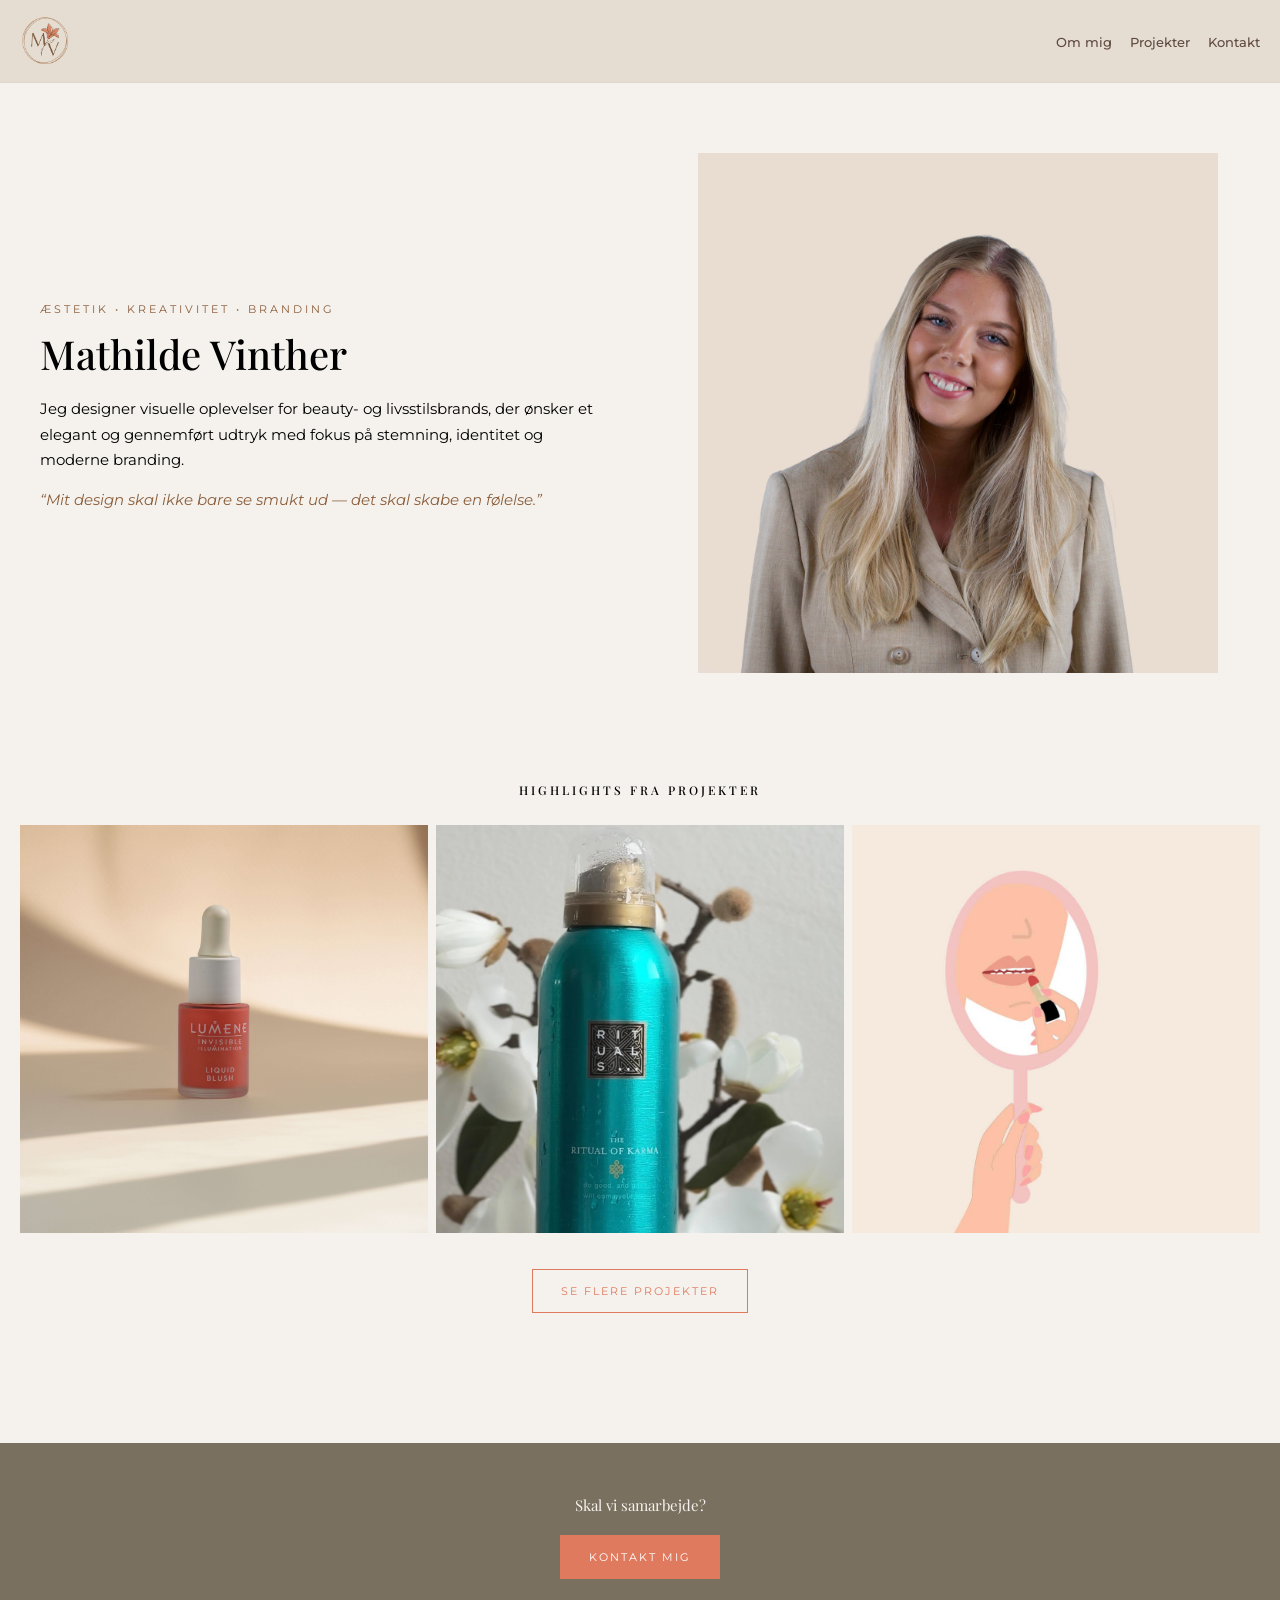
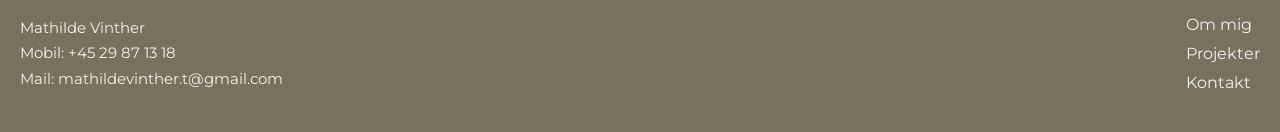
==== index.html @ cf02bf0b "Update index.html" ====
<!DOCTYPE html>
<html lang="da">

<head>

  <!-- META -->
  <meta charset="UTF-8">
  <meta name="viewport" content="width=device-width, initial-scale=1.0">

  <!-- TITLE -->
  <title>Mathilde Vinther</title>

  <!-- GOOGLE FONTS -->
  <link rel="preconnect" href="https://fonts.googleapis.com">
  <link rel="preconnect" href="https://fonts.gstatic.com" crossorigin>

  <link href="https://fonts.googleapis.com/css2?family=Montserrat:wght@300;400;500&family=Playfair+Display:wght@400;500;600&display=swap" rel="stylesheet">

  <!-- CSS -->
  <link rel="stylesheet" href="style.css">

</head>

<body>

  <!-- NAVIGATION -->

  <nav>

    <a href="index.html" class="nav-logo">
      <img src="logo-MV.png" alt="Mathilde Vinther logo">
    </a>

    <ul class="nav-links">

      <li>
        <a href="om-mig.html">Om mig</a>
      </li>

      <li>
        <a href="projekter.html">Projekter</a>
      </li>

      <li>
        <a href="kontakt.html">Kontakt</a>
      </li>

    </ul>

  </nav>

  <!-- HERO -->

  <section class="hero">

    <div class="hero-tekst">

      <p class="tagline">
        Æstetik • kreativitet • branding
      </p>

      <h1>
        Mathilde Vinther
      </h1>

      <p>
        Jeg designer visuelle oplevelser for beauty-
        og livsstilsbrands, der ønsker et elegant og
        gennemført udtryk med fokus på stemning,
        identitet og moderne branding.
      </p>

      <p class="citat">
        “Mit design skal ikke bare se smukt ud —
        det skal skabe en følelse.”
      </p>

    </div>

    <div class="hero-billede">

      <img src="Mig+baggrund.jpg" alt="Mathilde Vinther">

    </div>

  </section>

  <!-- HIGHLIGHTS -->

  <section class="projekter">

    <h2>
      Highlights fra projekter
    </h2>

    <div class="highlights-grid">

    <a href="projekt4.html" class="highlights-billede">
  <img src="blush3.jpg" alt="Produktbillede projekt">
    </a>

      <div class="highlights-billede">
        <img src="videothumb.jpg" alt="Videoprojekt">
      </div>

      <div class="highlights-billede">
        <img src="animationthumb.jpg" alt="Animationsprojekt">
      </div>

    </div>

    <div class="se-flere-wrapper">

      <a href="projekter.html" class="se-flere">
        Se flere projekter
      </a>

    </div>

  </section>

  <!-- FOOTER -->

  <footer>

    <div class="footer-cta">

      <p>
        Skal vi samarbejde?
      </p>

      <a href="kontakt.html" class="kontakt-knap">
        Kontakt mig
      </a>

    </div>

    <div class="footer-bund">

      <div class="footer-info">

        <p>Mathilde Vinther</p>
        <p>Mobil: +45 29 87 13 18</p>
        <p>Mail: mathildevinther.t@gmail.com</p>

      </div>

      <ul class="footer-links">

        <li>
          <a href="om-mig.html">Om mig</a>
        </li>

        <li>
          <a href="projekter.html">Projekter</a>
        </li>

        <li>
          <a href="kontakt.html">Kontakt</a>
        </li>

      </ul>

    </div>

  </footer>

</body>

</html>
---- style.css ----
/* -----------------------------
   FARVER
----------------------------- */

:root {
  --Stone: #f5f2ed;
  --Cocoa: #8B5E3C;
  --Dark-brown: #5E4A3E;
  --Dusty-coral: #E07A5F;
  --Sand: #E6DDD2;
  --Cocoa-Clay: #7a7060;
}


/* -----------------------------
   RESET
----------------------------- */

* {
  margin: 0;
  padding: 0;
  box-sizing: border-box;
}


/* -----------------------------
   GENERELT
----------------------------- */

html {
  scroll-behavior: smooth;
}

body {
  background-color: var(--Stone);
  font-family: 'Montserrat', sans-serif;
  color: var(--mork);
  overflow-x: hidden;
}

img,
video {
  width: 100%;
  height: auto;
  display: block;
}

section,
main {
  width: 100%;
}

a {
  text-decoration: none;
}

ul {
  list-style: none;
}


/* -----------------------------
   TYPOGRAFI
----------------------------- */

h1,
h2,
h3 {
  font-family: 'Playfair Display', serif;
  font-weight: 500;
}

h1 {
  font-size: 40px;
  line-height: 1.1;
}

h2 {
  font-size: 30px;
  line-height: 1.2;
}

p {
  font-size: 15px;
  line-height: 1.7;
}

.tagline {
  font-size: 11px;
  letter-spacing: 3px;
  text-transform: uppercase;
  color: var(--Cocoa);
  margin-bottom: 12px;
}

.citat {
  font-style: italic;
  color: var(--Cocoa);
}


/* -----------------------------
   NAVIGATION
----------------------------- */

nav {
  background-color: var(--Sand);
  border-bottom: 1px solid #ddd6cd;

  display: flex;
  flex-direction: column;
  align-items: center;
  gap: 16px;

  padding: 16px 20px;
}

.nav-logo img {
  height: 50px;
  width: auto;
}

.nav-links {
  display: flex;
  gap: 18px;
  flex-wrap: wrap;
  justify-content: center;
}

.nav-links a {
  color: var(--Dark-brown);
  font-size: 13px;
  font-weight: 500;
  transition: 0.3s ease;
}

.nav-links a:hover {
  color: var(--Dusty-coral);
}


/* -----------------------------
   HERO
----------------------------- */

.hero {
  max-width: 1400px;
  margin: 0 auto;

  padding: 60px 20px;

  display: grid;
  grid-template-columns: 1fr;
  gap: 40px;

  align-items: center;
}

.hero-tekst {
  max-width: 580px;
}

.hero-tekst h1 {
  margin-bottom: 20px;
}

.hero-tekst p {
  margin-bottom: 14px;
}

.hero-billede {
  display: flex;
  justify-content: center;

  order: -1;
}

.hero-billede img {
  width: 100%;
  max-width: 520px;
}


/* -----------------------------
   HIGHLIGHTS
----------------------------- */

.projekter {
  padding: 40px 20px 70px;
}

.projekter h2 {
  text-align: center;

  font-size: 12px;

  letter-spacing: 3px;
  text-transform: uppercase;

  margin-bottom: 28px;
}

.highlights-grid {
  max-width: 1400px;
  margin: 0 auto;

  display: grid;
  grid-template-columns: repeat(3, 1fr);

  gap: 8px;
}

.highlights-billede {
  overflow: hidden;
}

.highlights-billede img {
  width: 100%;
  aspect-ratio: 1 / 1;

  object-fit: cover;

  transition: 0.3s ease;
}

.highlights-billede:hover img {
  transform: scale(1.03);
}


/* -----------------------------
   KNAPPER
----------------------------- */

.se-flere-wrapper,
.tilbage-wrapper {
  text-align: center;
  margin-top: 36px;
}

.se-flere,
.kontakt-knap,
.kontakt-btn,
.tilbage-link {
  display: inline-block;

  padding: 14px 28px;

  border: 1px solid var(--Dusty-coral);

  background-color: transparent;
  color: var(--Dusty-coral);

  font-size: 11px;
  letter-spacing: 2px;
  text-transform: uppercase;

  transition: 0.3s ease;
}

.se-flere:hover,
.tilbage-link:hover {
  background-color: var(--Dusty-coral);
  color: white;
}

.kontakt-knap,
.kontakt-btn {
  background-color: var(--Dusty-coral);
  color: white;
}

.kontakt-knap:hover,
.kontakt-btn:hover {
  opacity: 0.85;
}


/* -----------------------------
   OM MIG
----------------------------- */

.om-mig {
  max-width: 1400px;
  margin: 0 auto;

  padding: 60px 20px 90px;
}

.om-grid {
  display: grid;
  gap: 50px;
}

.om-tekst {
  width: 100%;
}

.om-tekst h1 {
  margin-bottom: 20px;
}

.om-tekst p {
  margin-bottom: 14px;
}

.om-billeder {
  width: 100%;
  max-width: 1000px;

  margin: 40px auto 0;

  display: grid;
  grid-template-columns: 1fr 1fr;

  gap: 14px;
}

.om-billede {
  width: 100%;

  aspect-ratio: 4 / 5;

  object-fit: cover;
}


/* -----------------------------
   VÆRKTØJSKASSE
----------------------------- */

.vaerktoejskasse {
  max-width: 1400px;
  margin: 0 auto;

  padding: 0 20px 80px;
}

.vaerktoejskasse h2 {
  text-align: center;
  margin-bottom: 50px;
}

.tool-grid {
  display: grid;
  grid-template-columns: repeat(3, 1fr);

  gap: 30px;

  justify-items: center;
}

.tool-kort img {
  width: 58px;
  height: 58px;

  object-fit: contain;

  transition: 0.3s ease;
}

.tool-kort img:hover {
  transform: translateY(-5px);
}


/* -----------------------------
   PROJEKTER SIDE
----------------------------- */

.projekter-side {
  max-width: 1400px;
  margin: 0 auto;

  padding: 60px 20px 90px;
}

.projekter-intro {
  max-width: 580px;
  margin-bottom: 50px;
}

.projekter-intro h1 {
  margin-bottom: 20px;
}

.projekter-intro p {
  margin-bottom: 14px;
}

.projekt-grid {
  display: grid;
  grid-template-columns: 1fr;

  gap: 40px 24px;
}

.projekt-kort {
  display: flex;
  flex-direction: column;
}

.projekt-kort img {
  width: 100%;
  aspect-ratio: 1 / 1;

  object-fit: cover;

  margin-bottom: 18px;

  transition: 0.3s ease;
}

.projekt-indhold {
  display: flex;
  flex-direction: column;
  gap: 10px;
}

.projekt-kort h2 {
  font-size: 18px;
  line-height: 1.3;
  font-weight: 500;
}

.projekt-kort p {
  margin-bottom: 6px;
}

.projekt-link {
  color: var(--Dusty-coral);

  font-size: 11px;
  letter-spacing: 2px;
  text-transform: uppercase;
}


/* -----------------------------
   PROJEKT DETALJE SIDE
----------------------------- */

.projekt-side {
  max-width: 1400px;
  margin: 0 auto;

  padding: 40px 20px 50px;
}

.projekt-intro {
  width: 100%;
  max-width: 1100px;

  margin: 0 auto 65px;
}

.projekt-kategori {
  font-size: 13px;
  letter-spacing: 3px;
  text-transform: uppercase;

  color: var(--Cocoa);

  margin-bottom: 12px;
}

.projekt-intro h1 {
  font-size: 56px;
  margin-bottom: 18px;
}

.projekt-beskrivelse {
  max-width: 900px;

  font-size: 16px;
  line-height: 1.9;
}

.video-overskrift {
  text-align: center;
  margin-bottom: 6px;
}

.video-overskrift h2 {
  font-size: 20px;
  font-family: 'Playfair Display', serif;
  font-weight: 500;
  line-height: 1.1;

  margin: 0;
}

.projekt-video {
  width: 100%;
  max-width: 1100px;

  margin: 0 auto 50px;
}

.projekt-video video {
  width: 100%;
  max-width: 900px;

  margin: 0 auto;
  
}

.projekt-video img {
  width: 100%;
}

video.rituals-video {
  width: 100%;
  max-width: 260px;

  margin: 0 auto;
}

.projekt-tekst {
  width: 100%;
  max-width: 1100px;

  margin: 0 auto 70px;
}

.projekt-tekst h2 {
  font-size: 34px;
  margin-bottom: 18px;
}

.projekt-tekst p {
  font-size: 16px;
  line-height: 1.9;

  margin-bottom: 22px;
}

.projekt-info {
  width: 100%;
  max-width: 1100px;

  margin: 0 auto 60px;

  display: grid;
  grid-template-columns: 1fr;

  gap: 30px;
}

.info-boks {
  padding-top: 16px;
  border-top: 1px solid #d8d1c8;
}

.info-boks h2 {
  font-size: 22px;
  margin-bottom: 8px;
}

.projekt-billede-wrapper h2 {
  font-size: 16px;
  font-family: 'Playfair Display', serif;
  font-weight: 500;
  line-height: 1.1;

  margin-bottom: 8px;
}
.projekt-billede-wrapper img {
  max-width: 520px;
}

.projekt-billede-wrapper {
  justify-items: center;
}

.video-overskrift h2 {
  font-size: 16px;
  font-family: Playfair Display, serif;
}

.beauty-grid {
  width: 100%;
  max-width: 1100px;

  margin: 0 auto 60px;

  display: grid;
  grid-template-columns: 1fr;

  gap: 18px;
}

.beauty-billede {
  aspect-ratio: 1 / 1;
  overflow: hidden;
}

.beauty-billede img {
  width: 100%;
  height: 100%;

  object-fit: cover;
  display: block;
}


/* -----------------------------
   KONTAKT
----------------------------- */

.kontakt-side {
  max-width: 1400px;
  margin: 0 auto;

  padding: 60px 20px 80px;

  display: grid;
  grid-template-columns: 1fr;
  gap: 60px;

  align-items: center;
}

.kontakt-tekst {
  max-width: 580px;
}

.kontakt-tekst h1 {
  margin-bottom: 20px;
}

.kontakt-tekst p {
  margin-bottom: 14px;
}

.kontakt-knapper {
  display: flex;
  flex-wrap: wrap;
  gap: 12px;

  margin-top: 24px;
}

.kontakt-billede {
  display: flex;
  justify-content: center;
}

.kontakt-billede img {
  width: 100%;
  max-width: 420px;
}


/* -----------------------------
   FOOTER
----------------------------- */

footer {
  margin-top: 60px;

  background-color: var(--Cocoa-Clay);
  color: #f5f2ed;

  padding: 50px 20px 30px;
}

.footer-cta {
  text-align: center;
  margin-bottom: 36px;
}

.footer-cta p {
  margin-bottom: 16px;

  font-size: 15px;
  font-family: 'Playfair Display', serif;
}

.footer-bund {
  max-width: 1400px;
  margin: 0 auto;

  display: flex;
  flex-direction: column;
  gap: 28px;

  text-align: center;
}

.footer-links li {
  margin-bottom: 10px;
}

.footer-links a {
  color: #f5f2ed;
}


/* -----------------------------
   TABLET
----------------------------- */

@media (min-width: 768px) {

  nav {
    flex-direction: row;
    justify-content: space-between;
  }

  .hero,
  .kontakt-side {
    grid-template-columns: 1fr 1fr;

    gap: 70px;

    align-items: center;
  }

  .hero {
    padding: 70px 40px;
  }

  .hero-billede {
    order: 0;
  }

  .om-mig,
  .projekter-side,
  .kontakt-side,
  .vaerktoejskasse,
  .projekt-side {
    padding-left: 40px;
    padding-right: 40px;
  }

  .highlights-grid {
    grid-template-columns: repeat(3, 1fr);
  }


  .om-billeder {
    grid-template-columns: 1fr 1fr;
  }

  .projekt-grid {
    grid-template-columns: repeat(2, 1fr);
  }

  .projekt-info,
  .projekt-billede-wrapper,
  .beauty-grid {
    grid-template-columns: 1fr 1fr;
  }

  .tool-grid {
    grid-template-columns: repeat(6, 1fr);
    gap: 40px;
  }

  .footer-bund {
    flex-direction: row;
    justify-content: space-between;

    text-align: left;
  }

}


/* -----------------------------
   DESKTOP
----------------------------- */

@media (min-width: 1100px) {

  .projekt-grid {
    grid-template-columns: repeat(3, 1fr);
  }

}
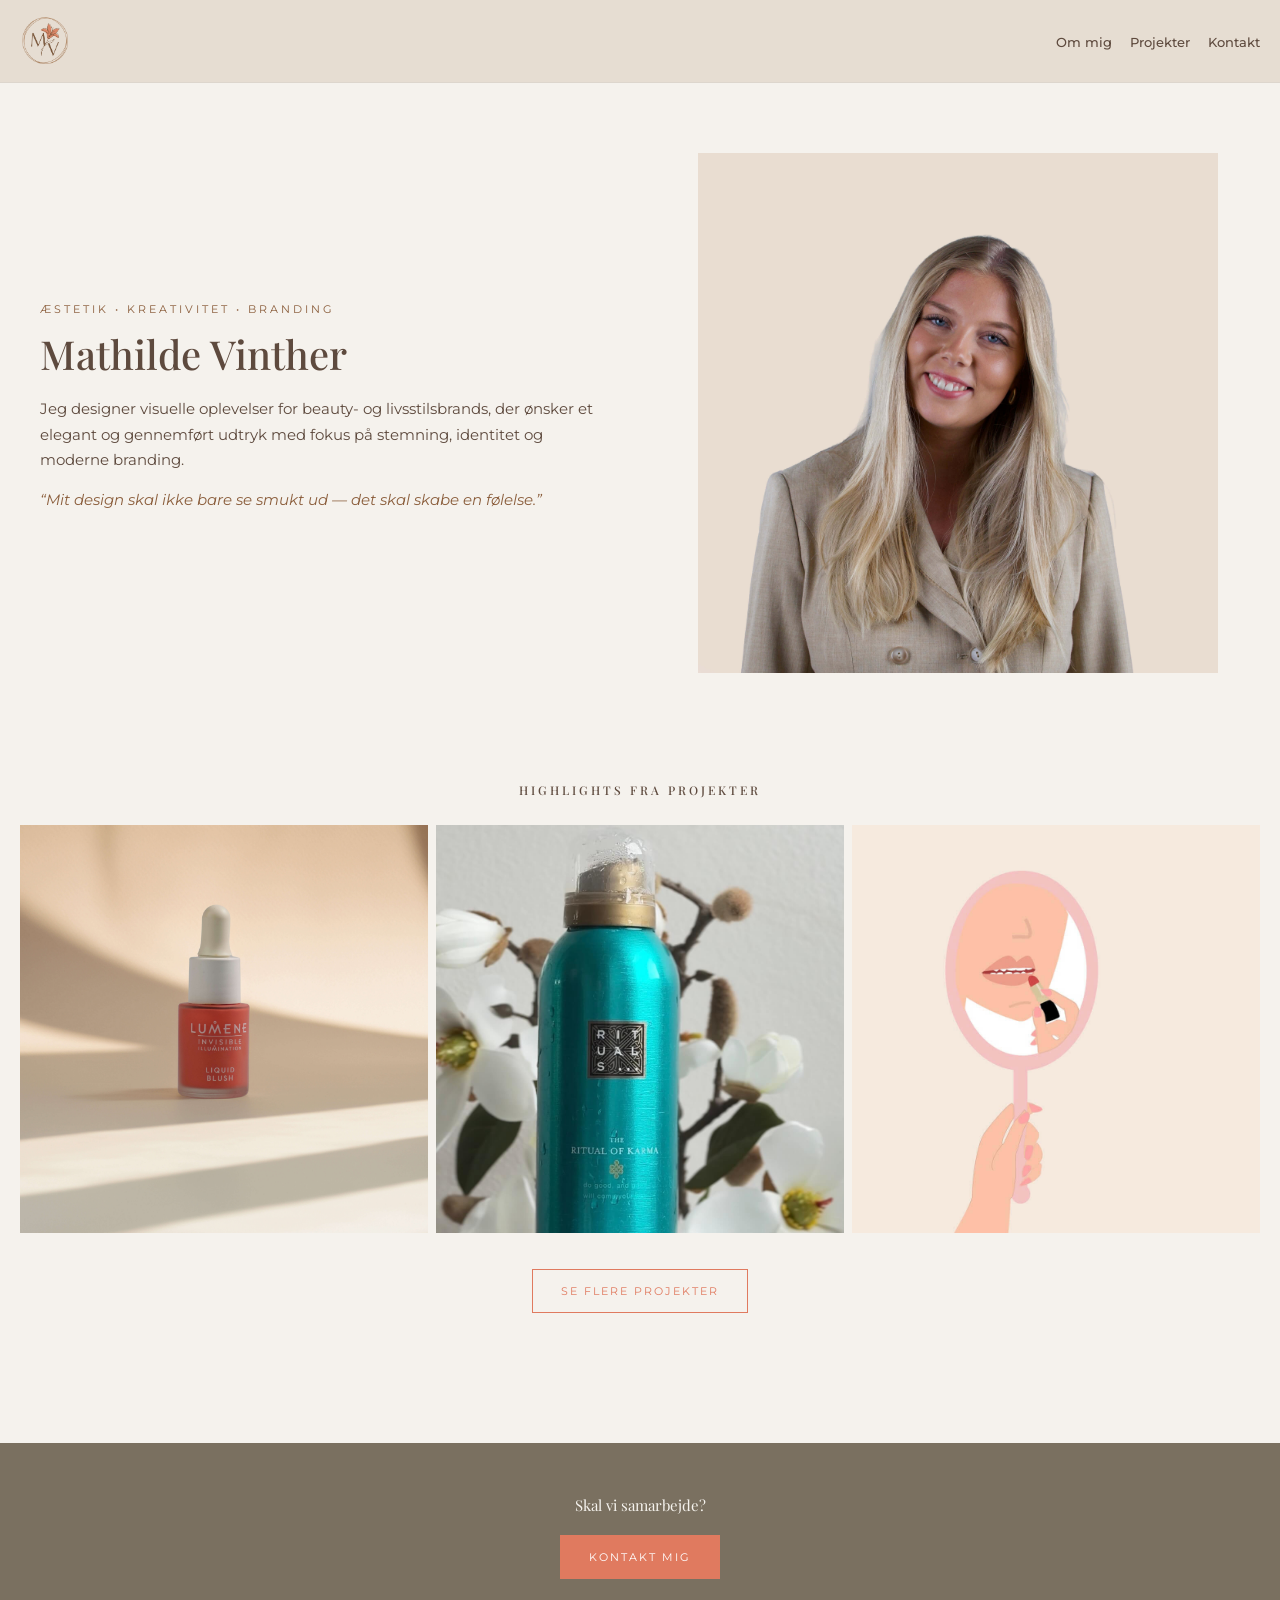
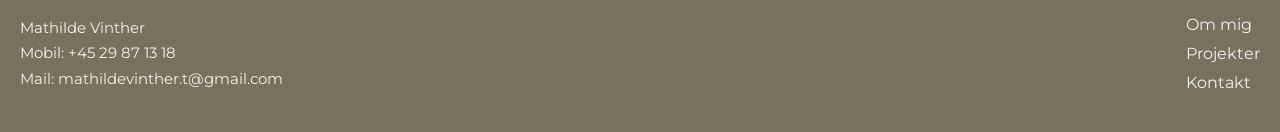
==== commit e40e2444: "Update index.html" ====
--- a/index.html
+++ b/index.html
@@ -95,9 +95,9 @@
 
     <div class="highlights-grid">
 
-    <a href="projekt4.html" class="highlights-billede">
-  <img src="blush3.jpg" alt="Produktbillede projekt">
-    </a>
+   <div class="highlights-billede">
+        <img src="blush3.jpg" alt="Videoprojekt">
+      </div>
 
       <div class="highlights-billede">
         <img src="videothumb.jpg" alt="Videoprojekt">
--- a/style.css
+++ b/style.css
@@ -34,7 +34,7 @@
 body {
   background-color: var(--Stone);
   font-family: 'Montserrat', sans-serif;
-  color: var(--mork);
+  color: var(--Dark-brown);
   overflow-x: hidden;
 }
 
@@ -171,7 +171,6 @@
 .hero-billede {
   display: flex;
   justify-content: center;
-
   order: -1;
 }
 
@@ -318,9 +317,7 @@
 
 .om-billede {
   width: 100%;
-
   aspect-ratio: 4 / 5;
-
   object-fit: cover;
 }
 
@@ -380,7 +377,10 @@
   margin-bottom: 50px;
 }
 
+/* MOBILE FIRST */
 .projekter-intro h1 {
+  font-size: 42px;
+  line-height: 1.1;
   margin-bottom: 20px;
 }
 
@@ -464,8 +464,10 @@
   margin-bottom: 12px;
 }
 
+/* MOBILE FIRST */
 .projekt-intro h1 {
-  font-size: 56px;
+  font-size: 42px;
+  line-height: 1.1;
   margin-bottom: 18px;
 }
 
@@ -502,7 +504,6 @@
   max-width: 900px;
 
   margin: 0 auto;
-  
 }
 
 .projekt-video img {
@@ -511,8 +512,7 @@
 
 video.rituals-video {
   width: 100%;
-  max-width: 260px;
-
+  max-width: 340px;
   margin: 0 auto;
 }
 
@@ -520,7 +520,7 @@
   width: 100%;
   max-width: 1100px;
 
-  margin: 0 auto 70px;
+  margin: 80px auto 70px;
 }
 
 .projekt-tekst h2 {
@@ -565,6 +565,7 @@
 
   margin-bottom: 8px;
 }
+
 .projekt-billede-wrapper img {
   max-width: 520px;
 }
@@ -702,6 +703,11 @@
 ----------------------------- */
 
 @media (min-width: 768px) {
+
+  .projekter-intro h1,
+  .projekt-intro h1 {
+    font-size: 56px;
+  }
 
   nav {
     flex-direction: row;
@@ -738,7 +744,6 @@
     grid-template-columns: repeat(3, 1fr);
   }
 
-
   .om-billeder {
     grid-template-columns: 1fr 1fr;
   }
@@ -767,7 +772,6 @@
 
 }
 
-
 /* -----------------------------
    DESKTOP
 ----------------------------- */
@@ -778,4 +782,4 @@
     grid-template-columns: repeat(3, 1fr);
   }
 
-}+}
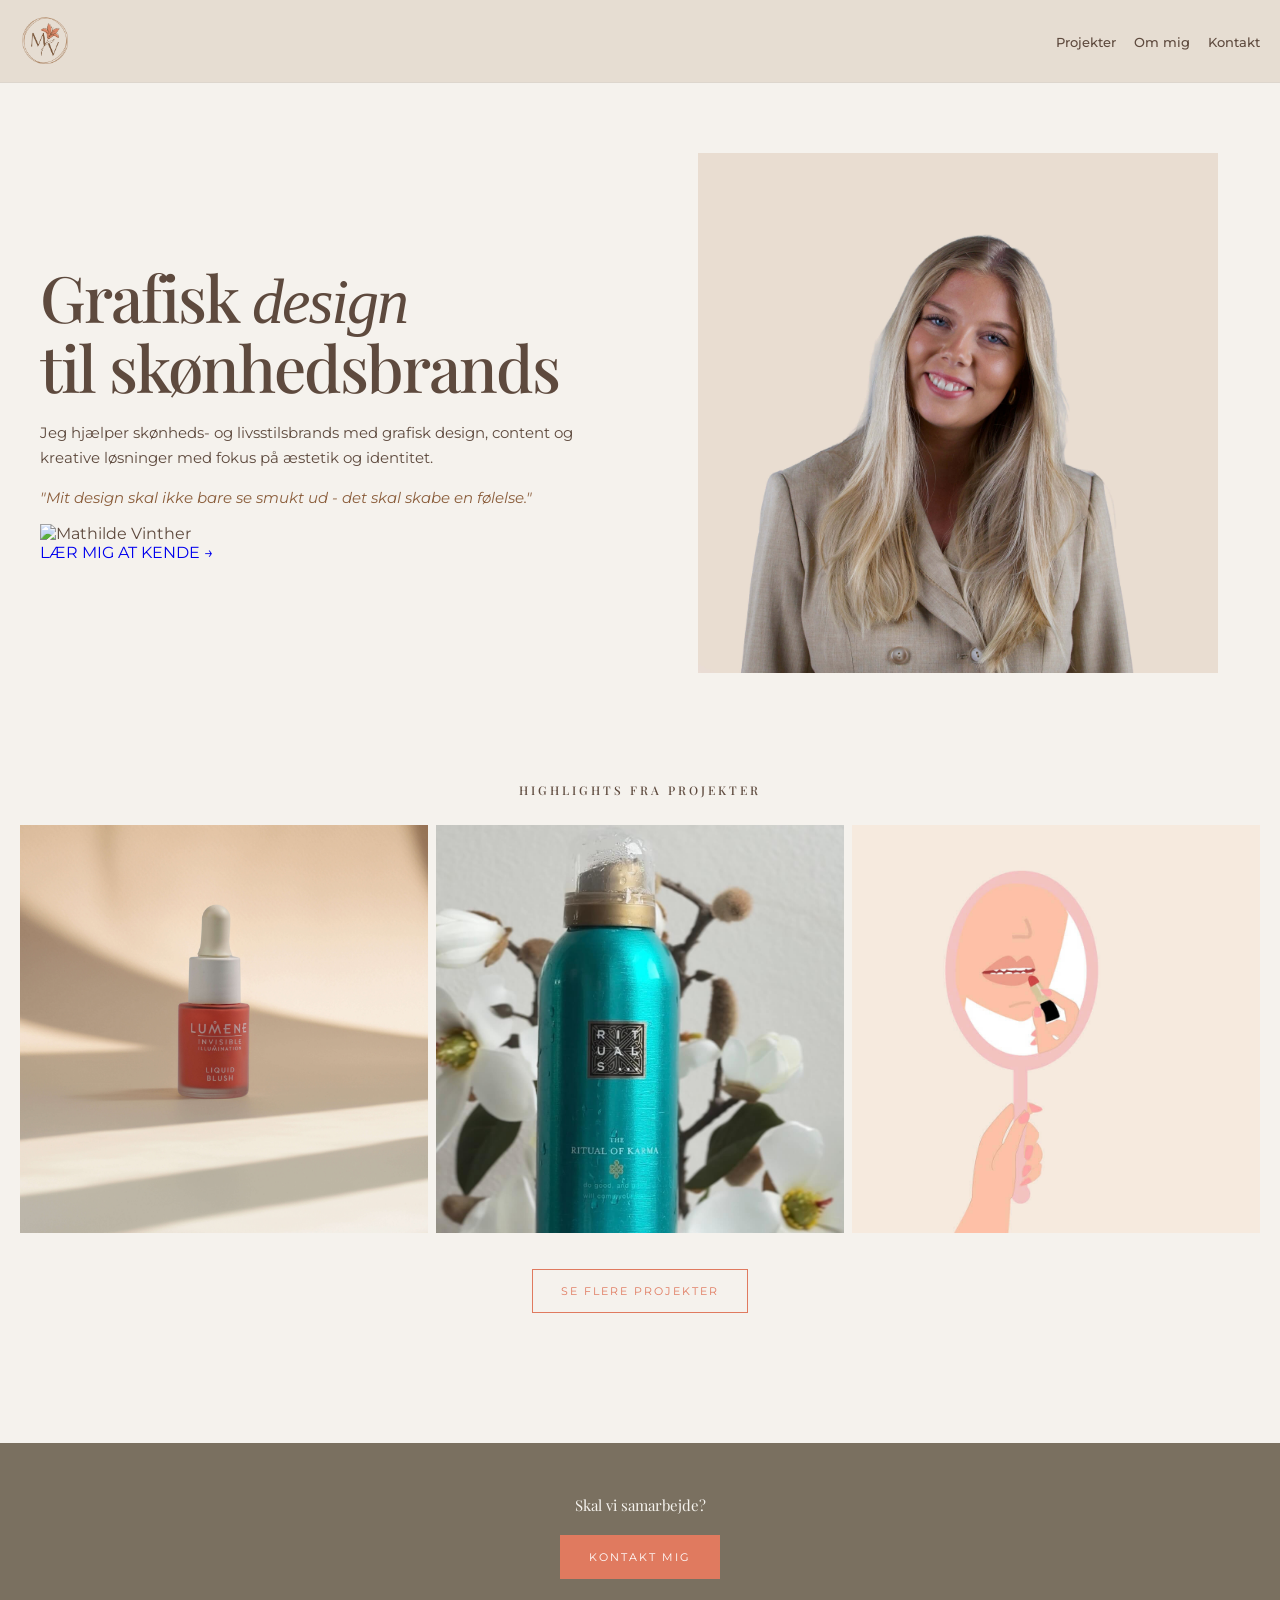
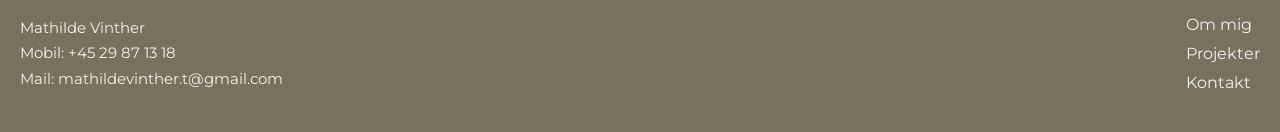
==== commit b3dc003e: "Update index.html" ====
--- a/index.html
+++ b/index.html
@@ -2,19 +2,15 @@
 <html lang="da">
 
 <head>
-
-  <!-- META -->
   <meta charset="UTF-8">
   <meta name="viewport" content="width=device-width, initial-scale=1.0">
-
-  <!-- TITLE -->
   <title>Mathilde Vinther</title>
 
   <!-- GOOGLE FONTS -->
   <link rel="preconnect" href="https://fonts.googleapis.com">
   <link rel="preconnect" href="https://fonts.gstatic.com" crossorigin>
 
-  <link href="https://fonts.googleapis.com/css2?family=Montserrat:wght@300;400;500&family=Playfair+Display:wght@400;500;600&display=swap" rel="stylesheet">
+  <link href="https://fonts.googleapis.com/css2?family=Montserrat:wght@300;400;500&family=Playfair+Display:wght@400;500&display=swap" rel="stylesheet">
 
   <!-- CSS -->
   <link rel="stylesheet" href="style.css">
@@ -34,11 +30,11 @@
     <ul class="nav-links">
 
       <li>
-        <a href="om-mig.html">Om mig</a>
+        <a href="projekter.html">Projekter</a>
       </li>
 
       <li>
-        <a href="projekter.html">Projekter</a>
+        <a href="om-mig.html">Om mig</a>
       </li>
 
       <li>
@@ -49,122 +45,71 @@
 
   </nav>
 
-  <!-- HERO -->
-
   <section class="hero">
 
     <div class="hero-tekst">
-
-      <p class="tagline">
-        Æstetik • kreativitet • branding
+      <h1>
+        Grafisk <em>design</em><br>
+        til skønhedsbrands
+      </h1>
+      <p>
+        Jeg hjælper skønheds- og livsstilsbrands med grafisk design,
+        content og kreative løsninger med fokus på æstetik og identitet.
       </p>
-
-      <h1>
-        Mathilde Vinther
-      </h1>
-
-      <p>
-        Jeg designer visuelle oplevelser for beauty-
-        og livsstilsbrands, der ønsker et elegant og
-        gennemført udtryk med fokus på stemning,
-        identitet og moderne branding.
+      <p class="citat">
+        "Mit design skal ikke bare se smukt ud -
+        det skal skabe en følelse."
       </p>
-
-      <p class="citat">
-        “Mit design skal ikke bare se smukt ud —
-        det skal skabe en følelse.”
-      </p>
-
-    </div>
+      <span class="hero-underskrift">
+        <img src="underskrift.png" alt="Mathilde Vinther">
+      </span>
+      <a href="om-mig.html" class="hero-link">
+  LÆR MIG AT KENDE →
+</a>
+</a>    </div>
 
     <div class="hero-billede">
-
       <img src="Mig+baggrund.jpg" alt="Mathilde Vinther">
-
     </div>
 
   </section>
 
-  <!-- HIGHLIGHTS -->
-
   <section class="projekter">
-
-    <h2>
-      Highlights fra projekter
-    </h2>
-
+    <h2>Highlights fra projekter</h2>
     <div class="highlights-grid">
-
-   <div class="highlights-billede">
-        <img src="blush3.jpg" alt="Videoprojekt">
+      <div class="highlights-billede">
+        <img src="blush3.jpg" alt="Projekt">
       </div>
-
       <div class="highlights-billede">
         <img src="videothumb.jpg" alt="Videoprojekt">
       </div>
-
       <div class="highlights-billede">
         <img src="animationthumb.jpg" alt="Animationsprojekt">
       </div>
-
     </div>
-
     <div class="se-flere-wrapper">
-
-      <a href="projekter.html" class="se-flere">
-        Se flere projekter
-      </a>
-
+      <a href="projekter.html" class="se-flere">Se flere projekter</a>
     </div>
-
   </section>
 
-  <!-- FOOTER -->
-
   <footer>
-
     <div class="footer-cta">
-
-      <p>
-        Skal vi samarbejde?
-      </p>
-
-      <a href="kontakt.html" class="kontakt-knap">
-        Kontakt mig
-      </a>
-
+      <p>Skal vi samarbejde?</p>
+      <a href="kontakt.html" class="kontakt-knap">Kontakt mig</a>
     </div>
-
     <div class="footer-bund">
-
       <div class="footer-info">
-
         <p>Mathilde Vinther</p>
         <p>Mobil: +45 29 87 13 18</p>
         <p>Mail: mathildevinther.t@gmail.com</p>
-
       </div>
-
       <ul class="footer-links">
-
-        <li>
-          <a href="om-mig.html">Om mig</a>
-        </li>
-
-        <li>
-          <a href="projekter.html">Projekter</a>
-        </li>
-
-        <li>
-          <a href="kontakt.html">Kontakt</a>
-        </li>
-
+        <li><a href="om-mig.html">Om mig</a></li>
+        <li><a href="projekter.html">Projekter</a></li>
+        <li><a href="kontakt.html">Kontakt</a></li>
       </ul>
-
     </div>
-
   </footer>
 
 </body>
-
 </html>
--- a/style.css
+++ b/style.css
@@ -4,10 +4,10 @@
 
 :root {
   --Stone: #f5f2ed;
+  --Sand: #E6DDD2;
   --Cocoa: #8B5E3C;
   --Dark-brown: #5E4A3E;
   --Dusty-coral: #E07A5F;
-  --Sand: #E6DDD2;
   --Cocoa-Clay: #7a7060;
 }
 
@@ -38,6 +38,11 @@
   overflow-x: hidden;
 }
 
+section,
+main {
+  width: 100%;
+}
+
 img,
 video {
   width: 100%;
@@ -45,11 +50,6 @@
   display: block;
 }
 
-section,
-main {
-  width: 100%;
-}
-
 a {
   text-decoration: none;
 }
@@ -71,8 +71,10 @@
 }
 
 h1 {
-  font-size: 40px;
+  font-size: 42px;
   line-height: 1.1;
+  letter-spacing: -1px;
+  margin-bottom: 20px;
 }
 
 h2 {
@@ -122,9 +124,9 @@
 
 .nav-links {
   display: flex;
-  gap: 18px;
   flex-wrap: wrap;
   justify-content: center;
+  gap: 18px;
 }
 
 .nav-links a {
@@ -160,10 +162,6 @@
   max-width: 580px;
 }
 
-.hero-tekst h1 {
-  margin-bottom: 20px;
-}
-
 .hero-tekst p {
   margin-bottom: 14px;
 }
@@ -171,11 +169,11 @@
 .hero-billede {
   display: flex;
   justify-content: center;
+
   order: -1;
 }
 
 .hero-billede img {
-  width: 100%;
   max-width: 520px;
 }
 
@@ -192,7 +190,6 @@
   text-align: center;
 
   font-size: 12px;
-
   letter-spacing: 3px;
   text-transform: uppercase;
 
@@ -214,9 +211,7 @@
 }
 
 .highlights-billede img {
-  width: 100%;
   aspect-ratio: 1 / 1;
-
   object-fit: cover;
 
   transition: 0.3s ease;
@@ -291,32 +286,21 @@
   gap: 50px;
 }
 
-.om-tekst {
-  width: 100%;
-}
-
-.om-tekst h1 {
-  margin-bottom: 20px;
-}
-
 .om-tekst p {
   margin-bottom: 14px;
 }
 
 .om-billeder {
-  width: 100%;
   max-width: 1000px;
 
   margin: 40px auto 0;
 
   display: grid;
   grid-template-columns: 1fr 1fr;
-
   gap: 14px;
 }
 
 .om-billede {
-  width: 100%;
   aspect-ratio: 4 / 5;
   object-fit: cover;
 }
@@ -342,9 +326,8 @@
   display: grid;
   grid-template-columns: repeat(3, 1fr);
 
+  justify-items: center;
   gap: 30px;
-
-  justify-items: center;
 }
 
 .tool-kort img {
@@ -377,13 +360,6 @@
   margin-bottom: 50px;
 }
 
-/* MOBILE FIRST */
-.projekter-intro h1 {
-  font-size: 42px;
-  line-height: 1.1;
-  margin-bottom: 20px;
-}
-
 .projekter-intro p {
   margin-bottom: 14px;
 }
@@ -401,9 +377,7 @@
 }
 
 .projekt-kort img {
-  width: 100%;
   aspect-ratio: 1 / 1;
-
   object-fit: cover;
 
   margin-bottom: 18px;
@@ -420,7 +394,6 @@
 .projekt-kort h2 {
   font-size: 18px;
   line-height: 1.3;
-  font-weight: 500;
 }
 
 .projekt-kort p {
@@ -448,9 +421,7 @@
 }
 
 .projekt-intro {
-  width: 100%;
   max-width: 1100px;
-
   margin: 0 auto 65px;
 }
 
@@ -464,13 +435,6 @@
   margin-bottom: 12px;
 }
 
-/* MOBILE FIRST */
-.projekt-intro h1 {
-  font-size: 42px;
-  line-height: 1.1;
-  margin-bottom: 18px;
-}
-
 .projekt-beskrivelse {
   max-width: 900px;
 
@@ -485,17 +449,13 @@
 
 .video-overskrift h2 {
   font-size: 20px;
-  font-family: 'Playfair Display', serif;
-  font-weight: 500;
   line-height: 1.1;
 
   margin: 0;
 }
 
 .projekt-video {
-  width: 100%;
   max-width: 1100px;
-
   margin: 0 auto 50px;
 }
 
@@ -513,11 +473,11 @@
 video.rituals-video {
   width: 100%;
   max-width: 340px;
+
   margin: 0 auto;
 }
 
 .projekt-tekst {
-  width: 100%;
   max-width: 1100px;
 
   margin: 80px auto 70px;
@@ -536,14 +496,12 @@
 }
 
 .projekt-info {
-  width: 100%;
   max-width: 1100px;
 
   margin: 0 auto 60px;
 
   display: grid;
   grid-template-columns: 1fr;
-
   gap: 30px;
 }
 
@@ -557,37 +515,26 @@
   margin-bottom: 8px;
 }
 
+.projekt-billede-wrapper {
+  justify-items: center;
+}
+
+.projekt-billede-wrapper img {
+  max-width: 520px;
+}
+
 .projekt-billede-wrapper h2 {
   font-size: 16px;
-  font-family: 'Playfair Display', serif;
-  font-weight: 500;
-  line-height: 1.1;
-
   margin-bottom: 8px;
 }
 
-.projekt-billede-wrapper img {
-  max-width: 520px;
-}
-
-.projekt-billede-wrapper {
-  justify-items: center;
-}
-
-.video-overskrift h2 {
-  font-size: 16px;
-  font-family: Playfair Display, serif;
-}
-
 .beauty-grid {
-  width: 100%;
   max-width: 1100px;
 
   margin: 0 auto 60px;
 
   display: grid;
   grid-template-columns: 1fr;
-
   gap: 18px;
 }
 
@@ -601,7 +548,6 @@
   height: 100%;
 
   object-fit: cover;
-  display: block;
 }
 
 
@@ -624,10 +570,6 @@
 
 .kontakt-tekst {
   max-width: 580px;
-}
-
-.kontakt-tekst h1 {
-  margin-bottom: 20px;
 }
 
 .kontakt-tekst p {
@@ -648,7 +590,6 @@
 }
 
 .kontakt-billede img {
-  width: 100%;
   max-width: 420px;
 }
 
@@ -699,14 +640,15 @@
 
 
 /* -----------------------------
-   TABLET
+   TABLET + DESKTOP
 ----------------------------- */
 
 @media (min-width: 768px) {
 
-  .projekter-intro h1,
-  .projekt-intro h1 {
-    font-size: 56px;
+  h1 {
+    font-size: 64px;
+    line-height: 1.02;
+    letter-spacing: -2px;
   }
 
   nav {
@@ -717,10 +659,7 @@
   .hero,
   .kontakt-side {
     grid-template-columns: 1fr 1fr;
-
     gap: 70px;
-
-    align-items: center;
   }
 
   .hero {
@@ -733,27 +672,18 @@
 
   .om-mig,
   .projekter-side,
+  .projekt-side,
   .kontakt-side,
-  .vaerktoejskasse,
-  .projekt-side {
+  .vaerktoejskasse {
     padding-left: 40px;
     padding-right: 40px;
   }
 
-  .highlights-grid {
-    grid-template-columns: repeat(3, 1fr);
-  }
-
-  .om-billeder {
-    grid-template-columns: 1fr 1fr;
-  }
-
   .projekt-grid {
     grid-template-columns: repeat(2, 1fr);
   }
 
   .projekt-info,
-  .projekt-billede-wrapper,
   .beauty-grid {
     grid-template-columns: 1fr 1fr;
   }
@@ -772,8 +702,9 @@
 
 }
 
-/* -----------------------------
-   DESKTOP
+
+/* -----------------------------
+   LARGE DESKTOP
 ----------------------------- */
 
 @media (min-width: 1100px) {
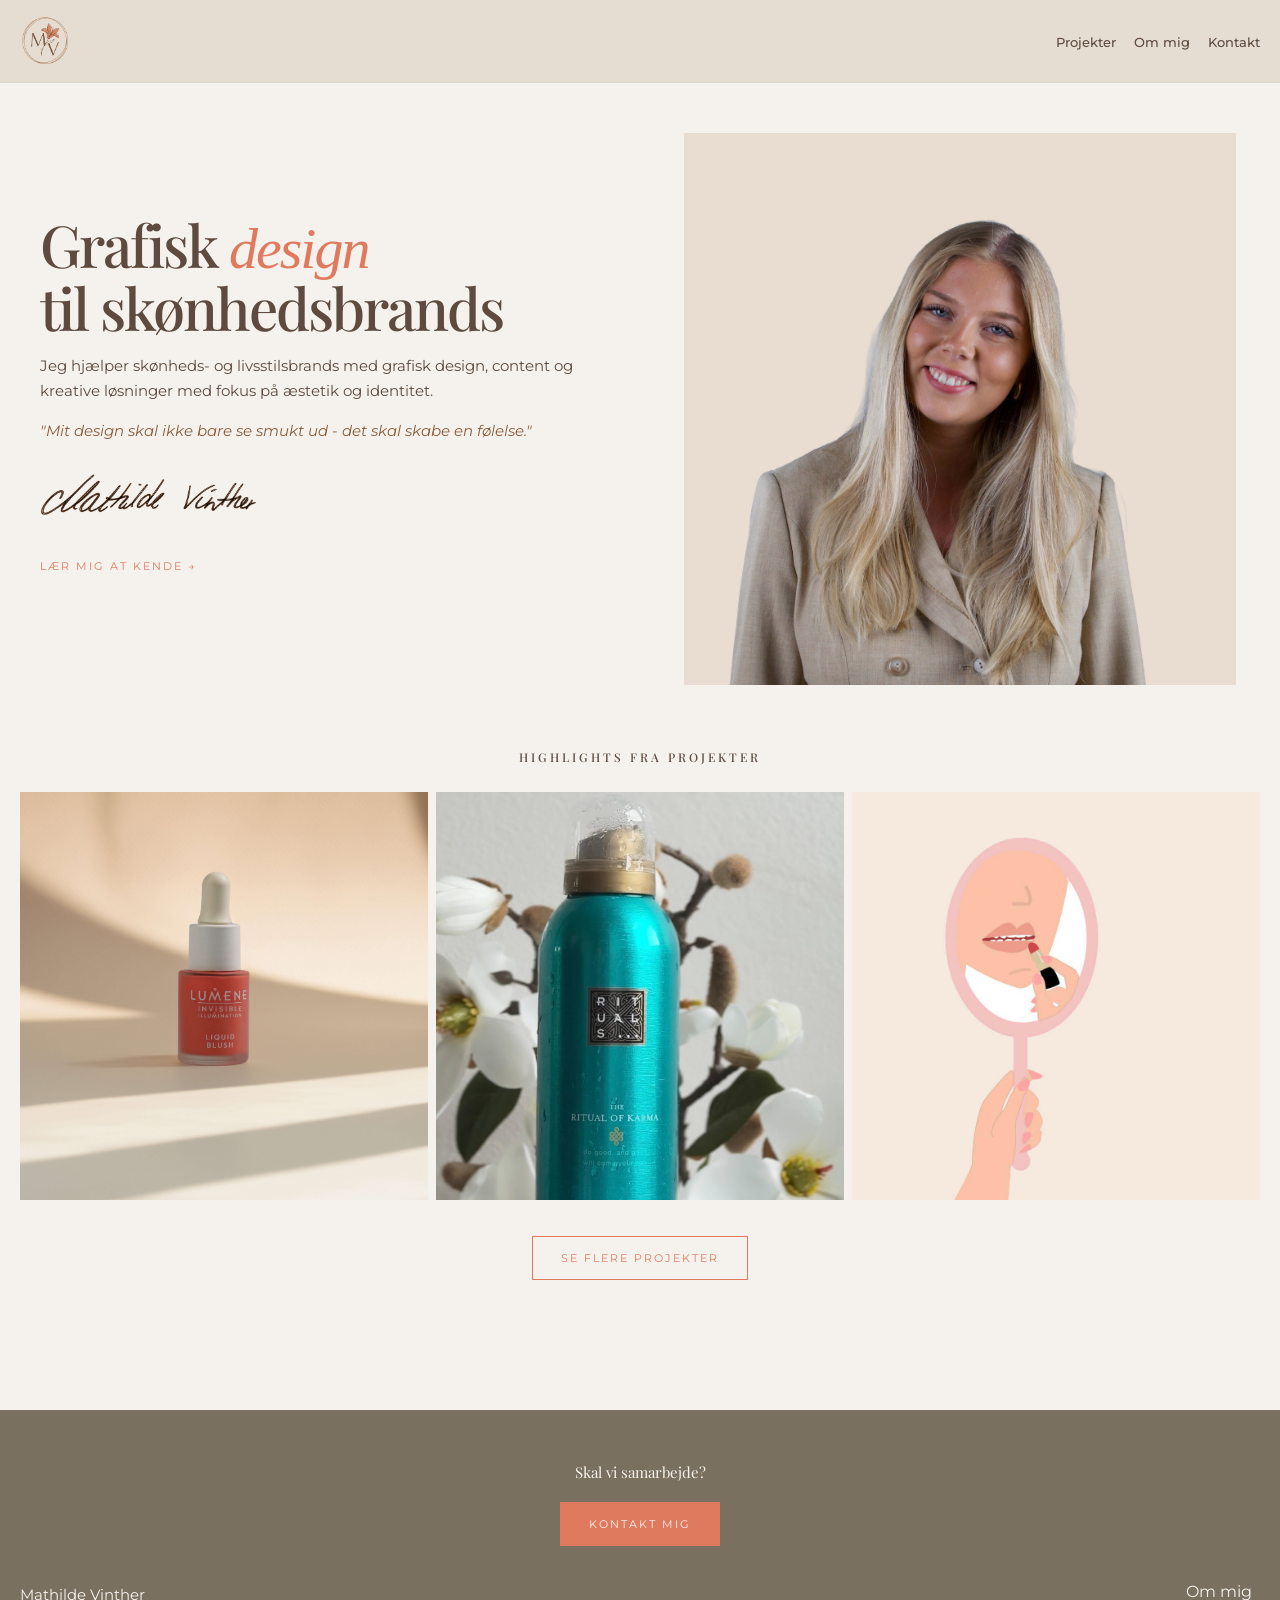
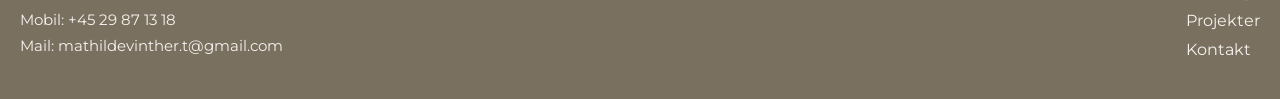
==== commit ba4ff016: "Update index.html" ====
--- a/index.html
+++ b/index.html
@@ -65,8 +65,8 @@
       </span>
       <a href="om-mig.html" class="hero-link">
   LÆR MIG AT KENDE →
-</a>
-</a>    </div>
+  </a>
+  </div>
 
     <div class="hero-billede">
       <img src="Mig+baggrund.jpg" alt="Mathilde Vinther">
--- a/style.css
+++ b/style.css
@@ -9,6 +9,8 @@
   --Dark-brown: #5E4A3E;
   --Dusty-coral: #E07A5F;
   --Cocoa-Clay: #7a7060;
+
+  --transition: 0.3s ease;
 }
 
 
@@ -38,11 +40,6 @@
   overflow-x: hidden;
 }
 
-section,
-main {
-  width: 100%;
-}
-
 img,
 video {
   width: 100%;
@@ -74,7 +71,7 @@
   font-size: 42px;
   line-height: 1.1;
   letter-spacing: -1px;
-  margin-bottom: 20px;
+  margin-bottom: 16px;
 }
 
 h2 {
@@ -133,7 +130,7 @@
   color: var(--Dark-brown);
   font-size: 13px;
   font-weight: 500;
-  transition: 0.3s ease;
+  transition: var(--transition);
 }
 
 .nav-links a:hover {
@@ -146,35 +143,68 @@
 ----------------------------- */
 
 .hero {
-  max-width: 1400px;
-  margin: 0 auto;
-
-  padding: 60px 20px;
-
   display: grid;
   grid-template-columns: 1fr;
-  gap: 40px;
-
-  align-items: center;
 }
 
 .hero-tekst {
-  max-width: 580px;
+  padding: 30px 20px 10px;
+  display: flex;
+  flex-direction: column;
+}
+
+.hero-tekst h1 em {
+  font-style: italic;
+  color: var(--Dusty-coral);
 }
 
 .hero-tekst p {
   margin-bottom: 14px;
 }
 
+.hero-underskrift {
+  display: block;
+  margin-top: 6px;
+  margin-bottom: 22px;
+}
+
+.hero-underskrift img {
+  width: auto;
+  height: 58px;
+}
+
+.hero-link {
+  margin-top: 10px;
+
+  color: var(--Dusty-coral);
+
+  font-size: 11px;
+  letter-spacing: 2px;
+  text-transform: uppercase;
+
+  transition: var(--transition);
+}
+
+.hero-link:hover {
+  opacity: 0.7;
+}
+
+.hero-cta:hover {
+  opacity: 0.85;
+}
+
 .hero-billede {
-  display: flex;
+  overflow: hidden;
+  padding: 50px 20px 0;
+
+  display: flex;
+  align-items: center;
   justify-content: center;
-
-  order: -1;
 }
 
 .hero-billede img {
-  max-width: 520px;
+  aspect-ratio: 1 / 1;
+  object-fit: cover;
 }
 
 
@@ -183,7 +213,7 @@
 ----------------------------- */
 
 .projekter {
-  padding: 40px 20px 70px;
+  padding: 65px 20px 70px;
 }
 
 .projekter h2 {
@@ -214,7 +244,7 @@
   aspect-ratio: 1 / 1;
   object-fit: cover;
 
-  transition: 0.3s ease;
+  transition: var(--transition);
 }
 
 .highlights-billede:hover img {
@@ -242,26 +272,29 @@
 
   border: 1px solid var(--Dusty-coral);
 
-  background-color: transparent;
-  color: var(--Dusty-coral);
-
   font-size: 11px;
   letter-spacing: 2px;
   text-transform: uppercase;
 
-  transition: 0.3s ease;
+  transition: var(--transition);
+}
+
+.se-flere,
+.tilbage-link {
+  background-color: transparent;
+  color: var(--Dusty-coral);
+}
+
+.kontakt-knap,
+.kontakt-btn {
+  background-color: var(--Dusty-coral);
+  color: var(--Stone);
 }
 
 .se-flere:hover,
 .tilbage-link:hover {
   background-color: var(--Dusty-coral);
-  color: white;
-}
-
-.kontakt-knap,
-.kontakt-btn {
-  background-color: var(--Dusty-coral);
-  color: white;
+  color: var(--Stone);
 }
 
 .kontakt-knap:hover,
@@ -336,7 +369,7 @@
 
   object-fit: contain;
 
-  transition: 0.3s ease;
+  transition: var(--transition);
 }
 
 .tool-kort img:hover {
@@ -382,7 +415,7 @@
 
   margin-bottom: 18px;
 
-  transition: 0.3s ease;
+  transition: var(--transition);
 }
 
 .projekt-indhold {
@@ -460,20 +493,12 @@
 }
 
 .projekt-video video {
-  width: 100%;
   max-width: 900px;
-
-  margin: 0 auto;
-}
-
-.projekt-video img {
-  width: 100%;
+  margin: 0 auto;
 }
 
 video.rituals-video {
-  width: 100%;
   max-width: 340px;
-
   margin: 0 auto;
 }
 
@@ -544,9 +569,7 @@
 }
 
 .beauty-billede img {
-  width: 100%;
   height: 100%;
-
   object-fit: cover;
 }
 
@@ -602,7 +625,7 @@
   margin-top: 60px;
 
   background-color: var(--Cocoa-Clay);
-  color: #f5f2ed;
+  color: var(--Stone);
 
   padding: 50px 20px 30px;
 }
@@ -635,39 +658,51 @@
 }
 
 .footer-links a {
-  color: #f5f2ed;
-}
-
-
-/* -----------------------------
-   TABLET + DESKTOP
+  color: var(--Stone);
+}
+
+
+/* -----------------------------
+   TABLET
 ----------------------------- */
 
 @media (min-width: 768px) {
-
-  h1 {
-    font-size: 64px;
-    line-height: 1.02;
-    letter-spacing: -2px;
-  }
 
   nav {
     flex-direction: row;
     justify-content: space-between;
   }
 
-  .hero,
+  .hero {
+    grid-template-columns: 1fr 1fr;
+    align-items: stretch;
+  }
+
+  .hero-tekst {
+    padding: 40px 30px;
+    justify-content: center;
+  }
+
+  .hero-tekst h1 {
+    font-size: 42px;
+    letter-spacing: -1px;
+  }
+
+ .hero-billede img {
+width: 92%;
+max-width: 620px;
+height: auto;
+
+  object-fit: contain;
+}
+
+  .hero-underskrift img {
+    height: 64px;
+  }
+
   .kontakt-side {
     grid-template-columns: 1fr 1fr;
     gap: 70px;
-  }
-
-  .hero {
-    padding: 70px 40px;
-  }
-
-  .hero-billede {
-    order: 0;
   }
 
   .om-mig,
@@ -690,13 +725,12 @@
 
   .tool-grid {
     grid-template-columns: repeat(6, 1fr);
-    gap: 40px;
+    gap: 10px;
   }
 
   .footer-bund {
     flex-direction: row;
     justify-content: space-between;
-
     text-align: left;
   }
 
@@ -704,10 +738,24 @@
 
 
 /* -----------------------------
-   LARGE DESKTOP
+   DESKTOP
 ----------------------------- */
 
 @media (min-width: 1100px) {
+
+  .hero-tekst {
+    padding: 40px 40px 20px;
+  }
+
+  .hero-tekst h1 {
+    font-size: 58px;
+    line-height: 1.02;
+    letter-spacing: -2px;
+  }
+
+  .hero-underskrift img {
+    height: 64px;
+  }
 
   .projekt-grid {
     grid-template-columns: repeat(3, 1fr);
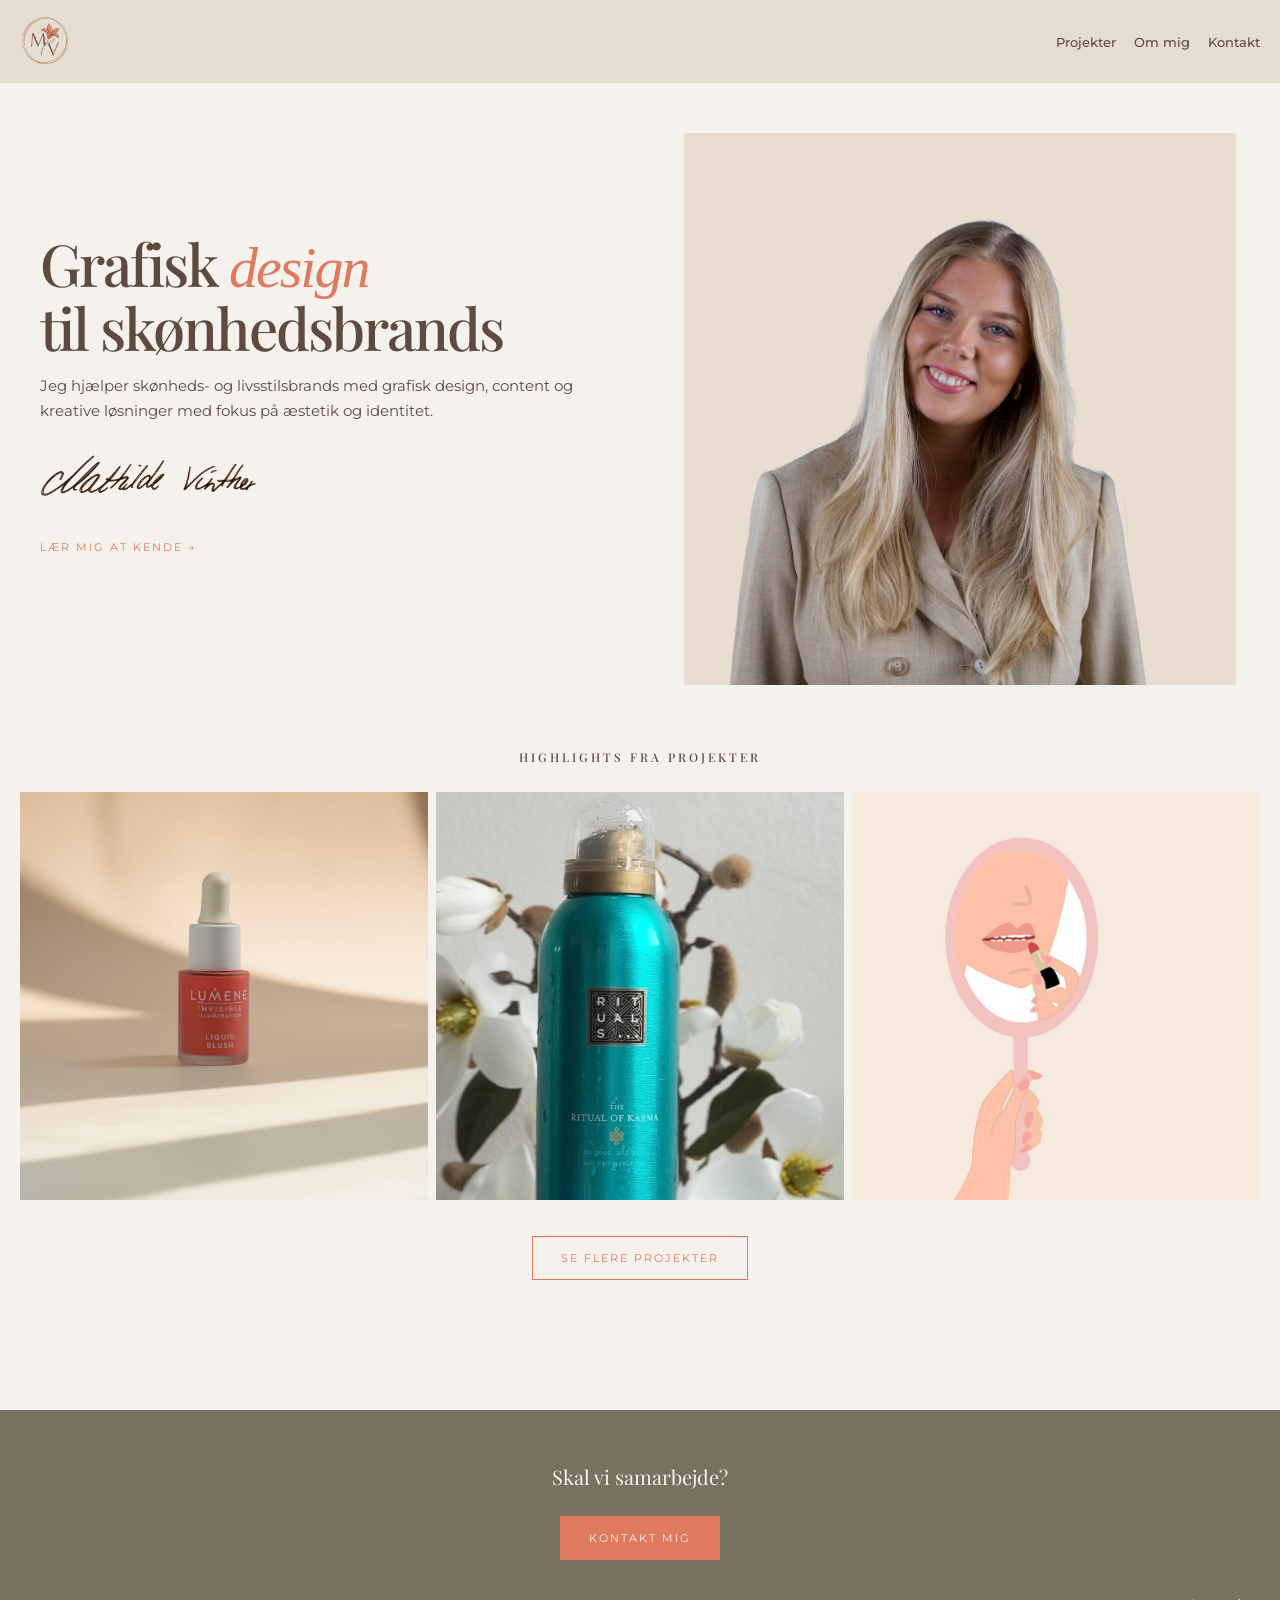
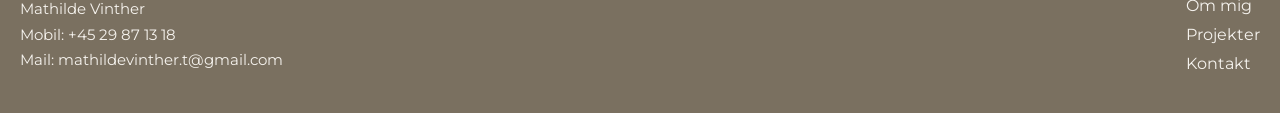
==== commit 497f52fc: "Update index.html" ====
--- a/index.html
+++ b/index.html
@@ -56,10 +56,6 @@
         Jeg hjælper skønheds- og livsstilsbrands med grafisk design,
         content og kreative løsninger med fokus på æstetik og identitet.
       </p>
-      <p class="citat">
-        "Mit design skal ikke bare se smukt ud -
-        det skal skabe en følelse."
-      </p>
       <span class="hero-underskrift">
         <img src="underskrift.png" alt="Mathilde Vinther">
       </span>
@@ -69,7 +65,7 @@
   </div>
 
     <div class="hero-billede">
-      <img src="Mig+baggrund.jpg" alt="Mathilde Vinther">
+      <img src="mig+baggrund.jpg" alt="Mathilde Vinther">
     </div>
 
   </section>
--- a/style.css
+++ b/style.css
@@ -407,6 +407,7 @@
 .projekt-kort {
   display: flex;
   flex-direction: column;
+    box-shadow: 0 2px 12px rgba(122, 112, 96, 0.08);
 }
 
 .projekt-kort img {
@@ -636,9 +637,9 @@
 }
 
 .footer-cta p {
-  margin-bottom: 16px;
-
-  font-size: 15px;
+  margin-bottom: 22px;
+
+  font-size: 20px;
   font-family: 'Playfair Display', serif;
 }
 
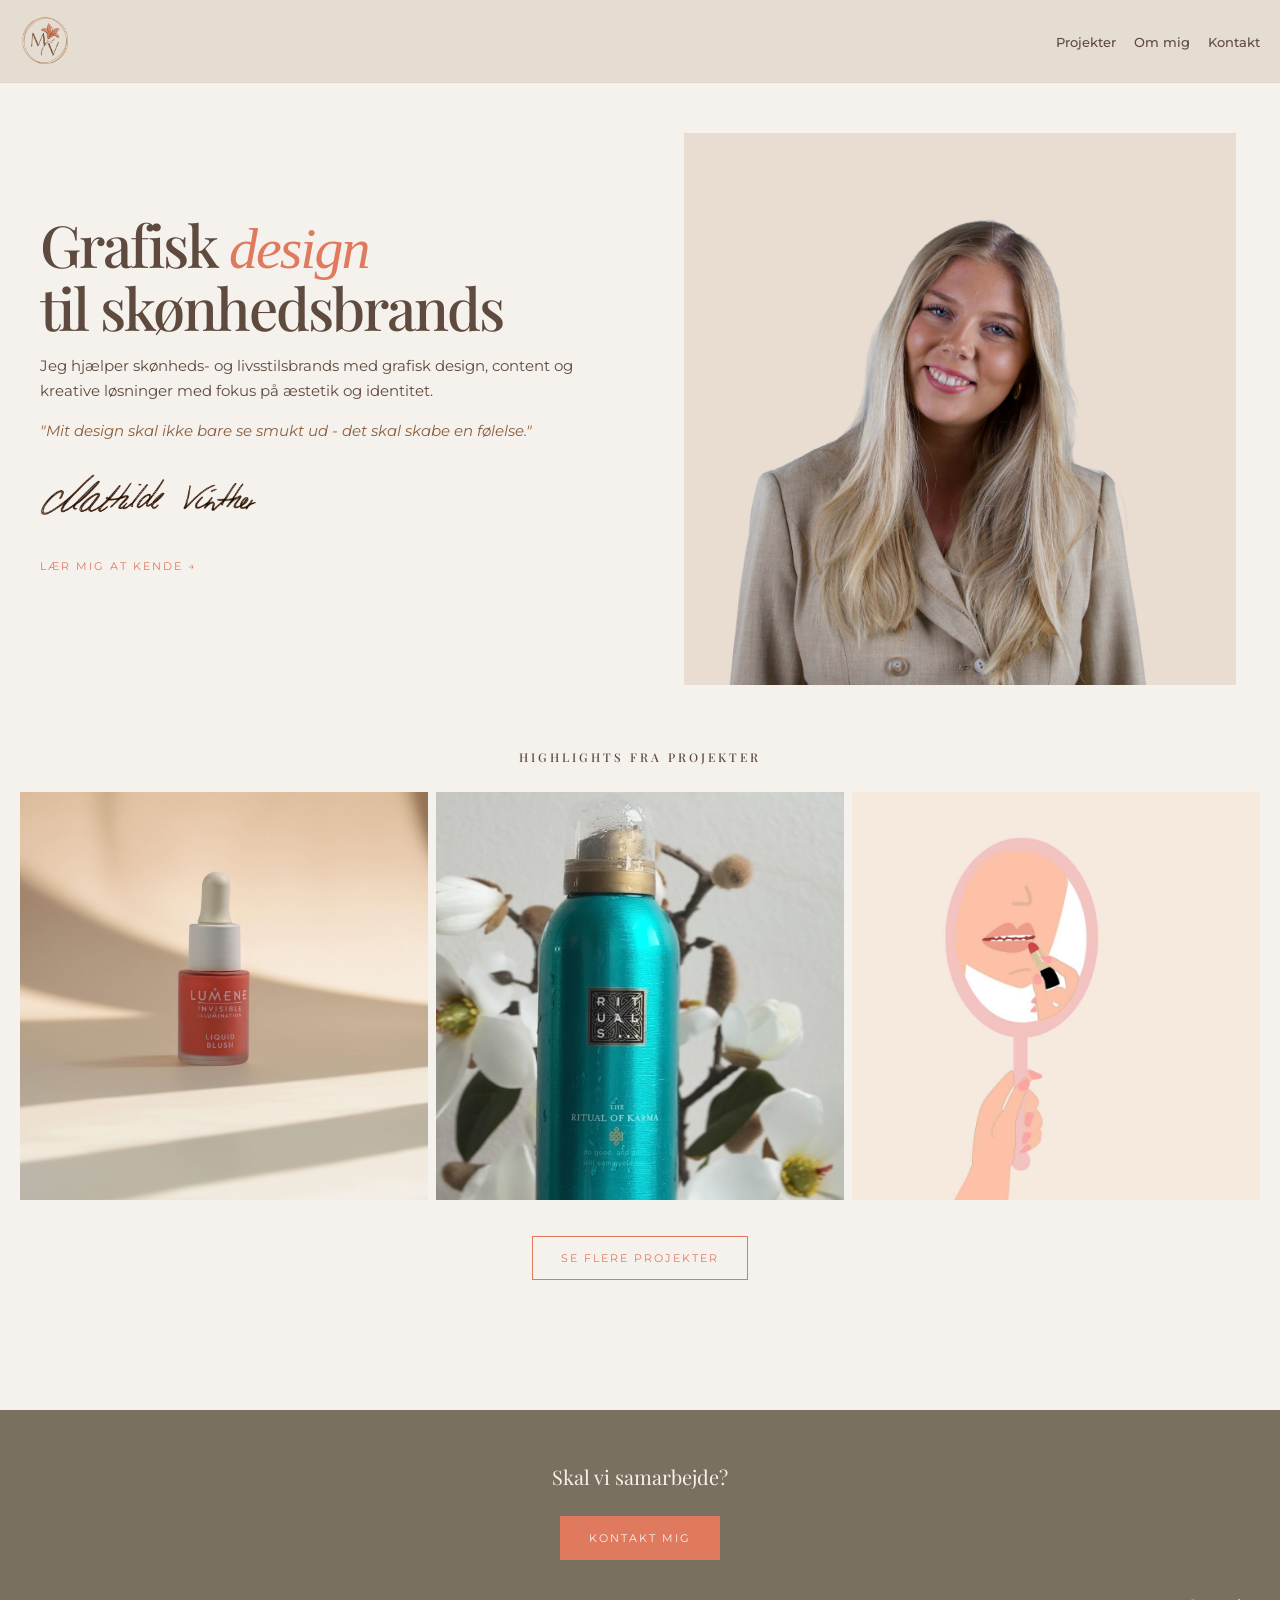
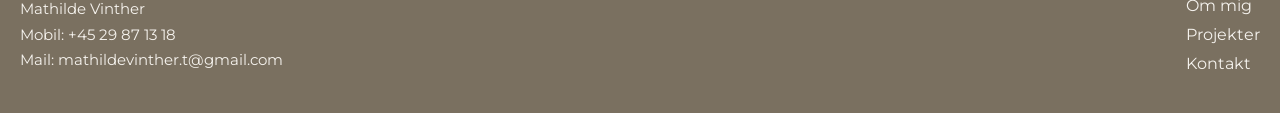
==== commit 14185740: "Update index.html" ====
--- a/index.html
+++ b/index.html
@@ -56,6 +56,10 @@
         Jeg hjælper skønheds- og livsstilsbrands med grafisk design,
         content og kreative løsninger med fokus på æstetik og identitet.
       </p>
+        <p class="citat">
+        "Mit design skal ikke bare se smukt ud -
+        det skal skabe en følelse."
+      </p>
       <span class="hero-underskrift">
         <img src="underskrift.png" alt="Mathilde Vinther">
       </span>
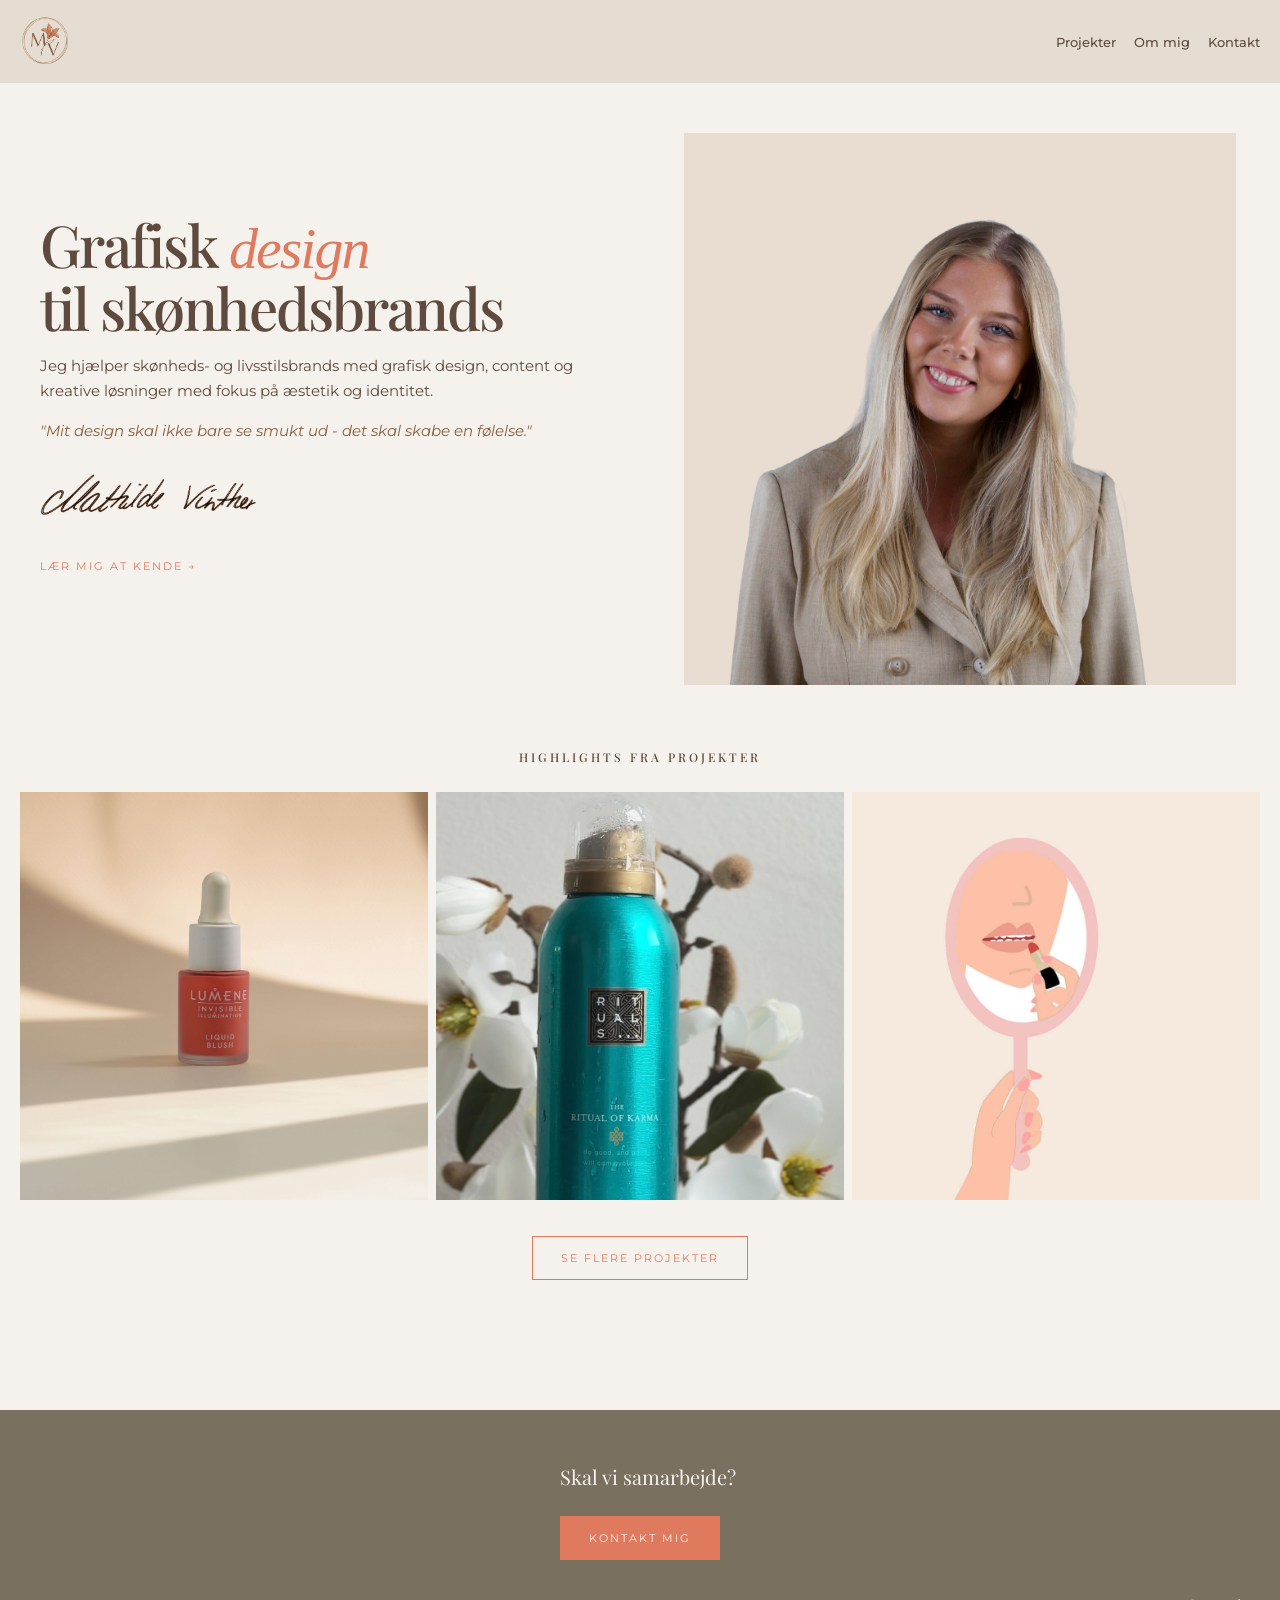
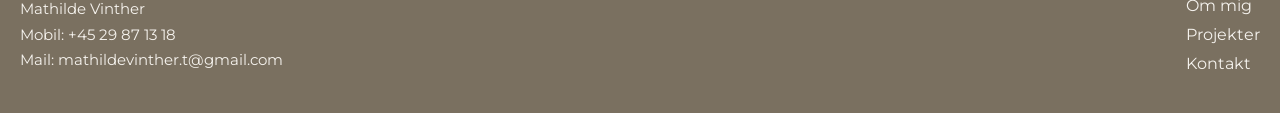
==== commit 64e8efd2: "Update index.html" ====
--- a/index.html
+++ b/index.html
@@ -56,7 +56,7 @@
         Jeg hjælper skønheds- og livsstilsbrands med grafisk design,
         content og kreative løsninger med fokus på æstetik og identitet.
       </p>
-        <p class="citat">
+      <p class="citat">
         "Mit design skal ikke bare se smukt ud -
         det skal skabe en følelse."
       </p>
--- a/style.css
+++ b/style.css
@@ -343,14 +343,14 @@
    VÆRKTØJSKASSE
 ----------------------------- */
 
-.vaerktoejskasse {
+.tools {
   max-width: 1400px;
   margin: 0 auto;
 
   padding: 0 20px 80px;
 }
 
-.vaerktoejskasse h2 {
+.tools h2 {
   text-align: center;
   margin-bottom: 50px;
 }
@@ -542,7 +542,9 @@
 }
 
 .projekt-billede-wrapper {
-  justify-items: center;
+  display: flex;
+  flex-direction: column;
+  align-items: center;
 }
 
 .projekt-billede-wrapper img {
@@ -632,7 +634,11 @@
 }
 
 .footer-cta {
+  display: flex;
+  flex-direction: column;
+  align-items: center;
   text-align: center;
+
   margin-bottom: 36px;
 }
 
@@ -641,6 +647,8 @@
 
   font-size: 20px;
   font-family: 'Playfair Display', serif;
+
+  transform: translateX(8px);
 }
 
 .footer-bund {
@@ -763,3 +771,9 @@
   }
 
 }
+
+.projekt-billede-wrapper {
+  display: flex;
+  flex-direction: column;
+  align-items: center !important;
+}
